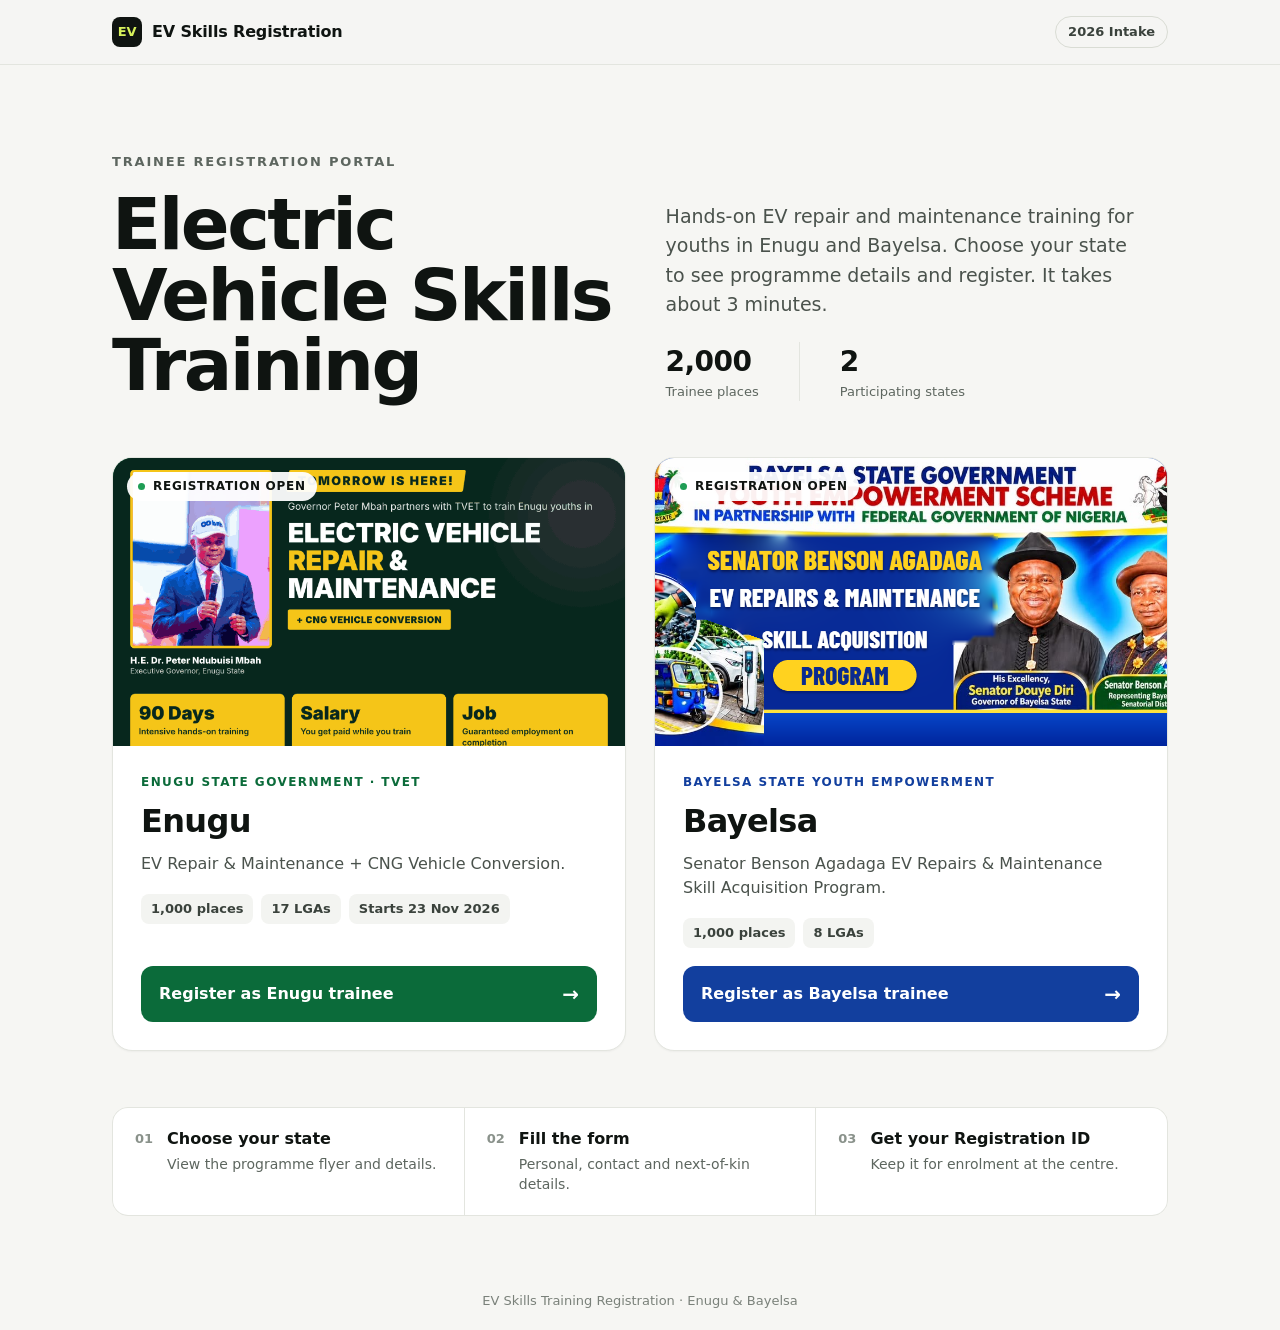
==== site/index.html @ b9fdd041 "new commit" ====
<!doctype html>
<html lang="en">
<head>
<meta charset="utf-8">
<meta name="viewport" content="width=device-width, initial-scale=1">
<title>EV Skills Training — Trainee Registration</title>
<meta name="description" content="Register for the Electric Vehicle Skills Training programme in Enugu or Bayelsa State.">
<link rel="stylesheet" href="assets/styles.css">
</head>
<body class="landing-body">
<header class="topbar">
  <div class="topbar-in">
    <div class="brand"><span class="brand-mark" aria-hidden="true">EV</span>EV Skills Registration</div>
    <div class="pill">2026 Intake</div>
  </div>
</header>
<main>
  <div class="landing">
    <div class="intro">
      <div class="intro-title">
        <p class="kicker">Trainee registration portal</p>
        <h1>Electric Vehicle Skills Training</h1>
      </div>
      <div class="intro-side">
        <p class="lede">Hands-on EV repair and maintenance training for youths in Enugu and Bayelsa. Choose your state to see programme details and register. It takes about 3 minutes.</p>
        <div class="stats">
          <div><div class="stat-n">2,000</div><div class="stat-l">Trainee places</div></div>
          <div class="stat-rule" aria-hidden="true"></div>
          <div><div class="stat-n">2</div><div class="stat-l">Participating states</div></div>
        </div>
      </div>
    </div>

    <nav class="states" aria-label="Choose your state">
      <a class="state-card enugu" href="enugu/">
        <div class="state-media">
          <img src="assets/enugu-flyer.png" alt="" style="object-position:center 28%">
          <span class="open-badge"><span class="dot" aria-hidden="true"></span>Registration open</span>
        </div>
        <div class="state-body">
          <div class="state-text">
            <div class="state-tag">Enugu State Government · TVET</div>
            <div class="state-name">Enugu</div>
            <div class="state-desc">EV Repair &amp; Maintenance + CNG Vehicle Conversion.</div>
          </div>
          <div class="chips"><span>1,000 places</span><span>17 LGAs</span><span>Starts 23 Nov 2026</span></div>
          <div class="state-cta"><span>Register as Enugu trainee</span><span aria-hidden="true">→</span></div>
        </div>
      </a>
      <a class="state-card bayelsa" href="bayelsa/">
        <div class="state-media">
          <img src="assets/bayelsa-banner.png" alt="" style="object-position:center 40%">
          <span class="open-badge"><span class="dot" aria-hidden="true"></span>Registration open</span>
        </div>
        <div class="state-body">
          <div class="state-text">
            <div class="state-tag">Bayelsa State Youth Empowerment</div>
            <div class="state-name">Bayelsa</div>
            <div class="state-desc">Senator Benson Agadaga EV Repairs &amp; Maintenance Skill Acquisition Program.</div>
          </div>
          <div class="chips"><span>1,000 places</span><span>8 LGAs</span></div>
          <div class="state-cta"><span>Register as Bayelsa trainee</span><span aria-hidden="true">→</span></div>
        </div>
      </a>
    </nav>

    <ol class="steps">
      <li><span class="step-n">01</span><div><div class="step-t">Choose your state</div><div class="step-d">View the programme flyer and details.</div></div></li>
      <li><span class="step-n">02</span><div><div class="step-t">Fill the form</div><div class="step-d">Personal, contact and next-of-kin details.</div></div></li>
      <li><span class="step-n">03</span><div><div class="step-t">Get your Registration ID</div><div class="step-d">Keep it for enrolment at the centre.</div></div></li>
    </ol>
  </div>
</main>
<footer>EV Skills Training Registration · Enugu &amp; Bayelsa</footer>
</body>
</html>
---- site/assets/styles.css ----
/* EV Trainee Registration — shared styles. System fonts only (no font CDN). */
:root {
  --bg: #f6f6f3;
  --ink: #0f1411;
  --ink-2: #2b302b;
  --muted: #5d655d;
  --soft: #454c45;
  --line: #d4d8d2;
  --card: #fff;
  --enugu: #0b6b3a;
  --enugu-dark: #07271d;
  --enugu-hover: #095a31;
  --bayelsa: #123f9e;
  --bayelsa-hover: #0e3483;
  --gold: #f5c518;
  --yellow: #ffd21f;
  --err: #b42318;
  --err-bg: #fbe9e6;
  --warn-bg: #fff4d6;
  --warn: #7a4b00;
  --accent: var(--ink);
  --sans: system-ui, -apple-system, "Segoe UI", Roboto, "Helvetica Neue", Arial, sans-serif;
  --mono: ui-monospace, "SFMono-Regular", Menlo, Consolas, "Liberation Mono", monospace;
}
body[data-state="Enugu"] { --accent: var(--enugu); }
body[data-state="Bayelsa"] { --accent: var(--bayelsa); }

* { box-sizing: border-box; }
html { -webkit-text-size-adjust: 100%; }
body {
  margin: 0; min-height: 100vh; display: flex; flex-direction: column;
  background: var(--bg); color: var(--ink); font-family: var(--sans);
  -webkit-font-smoothing: antialiased; line-height: 1.4;
}
main { flex: 1; display: flex; flex-direction: column; }
a { color: var(--enugu); }
[hidden] { display: none !important; }
button { font: inherit; }
.mono { font-family: var(--mono); }
.eyebrow { font-family: var(--mono); font-size: 12px; letter-spacing: .14em; text-transform: uppercase; color: var(--muted); margin: 0; }
:focus-visible { outline: 3px solid var(--gold); outline-offset: 2px; }

/* ---------- landing ---------- */
.wrap { width: 100%; max-width: 760px; margin: 0 auto; }
.topbar { border-bottom: 1px solid #e3e5df; background: rgba(246,246,243,.9); }
.topbar-in { max-width: 1120px; margin: 0 auto; padding: 16px clamp(16px, 4vw, 32px); display: flex; align-items: center; justify-content: space-between; gap: 16px; }
.brand { display: flex; align-items: center; gap: 10px; font-weight: 800; font-size: 16px; letter-spacing: -.01em; }
.brand-mark { width: 30px; height: 30px; border-radius: 8px; background: var(--ink); color: #d7f25c; display: flex; align-items: center; justify-content: center; font-size: 13px; font-weight: 800; }
.pill { padding: 6px 12px; border-radius: 999px; border: 1px solid #d9dcd4; font-size: 13px; font-weight: 600; color: #3a423c; white-space: nowrap; }
.landing { max-width: 1120px; width: 100%; margin: 0 auto; padding: clamp(40px, 7vw, 88px) clamp(16px, 4vw, 32px) clamp(32px, 5vw, 56px); display: flex; flex-direction: column; gap: clamp(32px, 5vw, 56px); }
.intro { display: grid; grid-template-columns: 1fr; gap: clamp(24px, 4vw, 56px); align-items: end; }
@media (min-width: 900px) { .intro { grid-template-columns: 1fr 1fr; } }
.intro-title { display: flex; flex-direction: column; gap: 18px; }
.kicker { margin: 0; font-size: 13px; font-weight: 600; letter-spacing: .14em; text-transform: uppercase; color: #5d665f; }
.landing h1 { margin: 0; font-size: clamp(38px, 6.4vw, 72px); line-height: .98; font-weight: 800; letter-spacing: -.035em; text-wrap: balance; }
.intro-side { display: flex; flex-direction: column; gap: 22px; }
.lede { margin: 0; font-size: clamp(17px, 1.6vw, 19px); line-height: 1.55; color: #4a524c; max-width: 480px; text-wrap: pretty; }
.stats { display: flex; gap: clamp(20px, 4vw, 40px); flex-wrap: wrap; }
.stat-n { font-size: 28px; font-weight: 800; letter-spacing: -.02em; }
.stat-l { font-size: 13px; color: #5d665f; margin-top: 2px; }
.stat-rule { width: 1px; background: #e3e5df; }
.states { display: grid; grid-template-columns: 1fr; gap: clamp(16px, 2.5vw, 28px); }
@media (min-width: 640px) { .states { grid-template-columns: 1fr 1fr; } }
.state-card {
  display: flex; flex-direction: column; background: #fff; border: 1px solid #e3e5df; border-radius: 20px;
  overflow: hidden; color: var(--ink); text-decoration: none; box-shadow: 0 1px 2px rgba(15,20,17,.04);
  transition: transform .2s ease, box-shadow .2s ease, border-color .2s ease;
}
.state-card:hover { transform: translateY(-3px); box-shadow: 0 18px 40px -18px rgba(15,20,17,.28); border-color: #cfd3cb; color: var(--ink); }
.state-media { position: relative; aspect-ratio: 16 / 9; overflow: hidden; }
.enugu .state-media { background: var(--enugu); }
.bayelsa .state-media { background: var(--bayelsa); }
.state-media img { width: 100%; height: 100%; object-fit: cover; display: block; }
.open-badge { position: absolute; left: 14px; top: 14px; display: flex; align-items: center; gap: 8px; padding: 6px 11px; border-radius: 999px; background: rgba(255,255,255,.94); font-size: 12px; font-weight: 700; letter-spacing: .06em; text-transform: uppercase; }
.open-badge .dot { width: 7px; height: 7px; border-radius: 50%; background: #1f9d55; }
.state-body { display: flex; flex-direction: column; gap: 18px; padding: clamp(20px, 3vw, 28px); flex: 1; }
.state-text { display: flex; flex-direction: column; gap: 8px; }
.state-tag { font-size: 12px; font-weight: 600; letter-spacing: .12em; text-transform: uppercase; }
.enugu .state-tag { color: var(--enugu); }
.bayelsa .state-tag { color: var(--bayelsa); }
.state-name { font-size: clamp(26px, 3.4vw, 32px); font-weight: 800; letter-spacing: -.02em; }
.state-desc { font-size: 16px; line-height: 1.5; color: #4a524c; text-wrap: pretty; }
.chips { display: flex; flex-wrap: wrap; gap: 8px; }
.chips span { padding: 6px 10px; border-radius: 8px; background: #f3f4f1; font-size: 13px; font-weight: 600; color: #3a423c; }
.state-cta { margin-top: auto; display: flex; align-items: center; justify-content: space-between; gap: 12px; padding: 14px 18px; border-radius: 12px; color: #fff; font-weight: 700; font-size: 16px; min-height: 52px; }
.state-cta span:last-child { font-size: 20px; }
.enugu .state-cta { background: var(--enugu); }
.bayelsa .state-cta { background: var(--bayelsa); }
.steps { list-style: none; margin: 0; padding: 0; display: grid; grid-template-columns: 1fr; gap: 1px; background: #e3e5df; border: 1px solid #e3e5df; border-radius: 16px; overflow: hidden; }
@media (min-width: 720px) { .steps { grid-template-columns: repeat(3, 1fr); } }
.steps li { background: #fff; padding: 20px 22px; display: flex; gap: 14px; align-items: flex-start; }
.step-n { font-size: 13px; font-weight: 700; color: #8a928b; padding-top: 2px; }
.step-t { font-weight: 700; }
.step-d { font-size: 14px; line-height: 1.45; color: #5d665f; margin-top: 4px; }

/* ---------- state info (hero) ---------- */
.hero { color: #fff; padding: 12px 16px 24px; }
.hero-enugu { background: var(--enugu-dark); }
.hero-bayelsa { background: var(--bayelsa); padding-bottom: 32px; }
.hero .wrap { display: flex; flex-direction: column; gap: 16px; }
.back {
  align-self: flex-start; background: none; border: 0; padding: 10px 0; min-height: 44px;
  display: inline-flex; align-items: center; font-size: 15px; font-weight: 600; cursor: pointer;
  color: inherit; text-decoration: none;
}
.hero .back { color: rgba(255,255,255,.82); }
.hero .back:hover { color: #fff; }
.flyer { position: relative; container-type: inline-size; border-radius: 12px; overflow: hidden; }
.flyer img, .banner-img { width: 100%; height: auto; display: block; }
.banner-img { border-radius: 12px; }
/* "Register here" sits on the flyer, beside the CNG badge (from the design) */
.flyer-cta {
  position: absolute; left: 69%; top: 38.16%; height: 2.8%; padding: 0 2.4cqw;
  display: flex; align-items: center; gap: 1cqw; background: transparent; cursor: pointer;
  border: max(1.5px, .25cqw) solid var(--gold); border-radius: .4cqw; color: var(--gold);
  font-family: var(--sans); font-weight: 800; font-size: 1.85cqw; letter-spacing: .04em;
  text-transform: uppercase; white-space: nowrap; transition: background .15s, color .15s;
}
.flyer-cta:hover { background: var(--gold); color: var(--enugu-dark); }
/* On phones the on-flyer button is too small to tap — show a full-width one instead */
.cta-wide {
  display: flex; align-items: center; justify-content: center; gap: 10px; width: 100%;
  min-height: 52px; padding: 14px 24px; border-radius: 10px; cursor: pointer;
  font-weight: 800; font-size: 17px; letter-spacing: .04em; text-transform: uppercase;
  transition: background .15s, color .15s;
}
.hero-enugu .cta-wide { background: var(--gold); border: 2px solid var(--gold); color: var(--enugu-dark); }
.hero-enugu .cta-wide:hover { background: transparent; color: var(--gold); }
@media (max-width: 639px) { .flyer-cta { display: none; } }
@media (min-width: 640px) { .hero-enugu .cta-wide { display: none; } }
.hero h1 { margin: 0; font-size: clamp(26px, 5vw, 38px); line-height: 1.08; font-weight: 800; letter-spacing: -.015em; text-wrap: balance; }
.hero p { margin: 0; font-size: 17px; line-height: 1.5; color: #e4eaf8; }
.hero-bayelsa .cta-row { display: flex; justify-content: flex-end; }
.hero-bayelsa .cta-wide { width: auto; background: var(--yellow); border: 2px solid var(--yellow); color: #0a2a8f; }
.hero-bayelsa .cta-wide:hover { background: transparent; color: var(--yellow); }
@media (max-width: 639px) { .hero-bayelsa .cta-wide { width: 100%; } }

/* ---------- form ---------- */
.form-page { padding: clamp(16px, 4vw, 40px) 16px 48px; }
#reg-form { max-width: 760px; margin: 0 auto; display: flex; flex-direction: column; gap: 28px; }
.form-head { display: flex; flex-direction: column; gap: 6px; }
.form-head .back { color: var(--accent); }
.form-head .back:hover { text-decoration: underline; }
.form-head h2 { margin: 0; font-size: clamp(24px, 5vw, 32px); font-weight: 800; letter-spacing: -.01em; }
.legend-note { margin: 0; font-size: 15px; color: var(--muted); }
.req { color: var(--err); }
#fields { display: flex; flex-direction: column; gap: 28px; }
.card { border: 0; margin: 0; padding: clamp(16px, 4vw, 28px); background: var(--card); border-radius: 16px; min-width: 0; }
.card legend { float: left; width: 100%; padding: 0 0 18px; font-family: var(--mono); font-size: 12px; letter-spacing: .12em; text-transform: uppercase; color: var(--muted); }
.grid { clear: both; display: grid; grid-template-columns: 1fr; gap: 18px; }
@media (min-width: 640px) {
  .grid { grid-template-columns: 1fr 1fr; }
  .field { grid-column: 1 / -1; }
  .field.half { grid-column: auto; }
}
.field { display: flex; flex-direction: column; gap: 6px; min-width: 0; }
.field > label { font-size: 14px; font-weight: 600; color: var(--ink-2); }
.field input:not([type="checkbox"]), .field select {
  width: 100%; min-height: 48px; padding: 12px 14px; font: inherit; font-size: 16px; font-weight: 400;
  border: 1.5px solid var(--line); border-radius: 10px; background: #fff; color: var(--ink);
  outline: none; -webkit-appearance: none; appearance: none;
}
.field select {
  background-image: linear-gradient(45deg, transparent 50%, var(--muted) 50%), linear-gradient(135deg, var(--muted) 50%, transparent 50%);
  background-position: calc(100% - 20px) 50%, calc(100% - 14px) 50%; background-size: 6px 6px; background-repeat: no-repeat; padding-right: 36px;
}
.field input.mono { font-family: var(--mono); font-weight: 500; letter-spacing: .08em; }
.field input:focus, .field select:focus { border-color: var(--ink); }
.field.has-err input, .field.has-err select { border-color: var(--err); background-color: #fffafa; }
.field-err { margin: 0; font-size: 14px; font-weight: 600; color: var(--err); }
.field-err:empty { display: none; }
.field-check { gap: 8px; }
.check { display: flex; gap: 12px; align-items: flex-start; font-size: 15px; line-height: 1.45; color: var(--ink-2); cursor: pointer; }
.check input { width: 24px; height: 24px; margin: 0; flex: none; accent-color: var(--accent); }
.hp { position: absolute !important; left: -10000px; width: 1px; height: 1px; overflow: hidden; }
.privacy { margin: 0; font-size: 13px; line-height: 1.5; color: var(--muted); }

.banner { padding: 14px 16px; border-radius: 10px; font-size: 15px; display: flex; flex-direction: column; gap: 6px; align-items: flex-start; }
.banner:focus { outline: none; }
.banner p { margin: 0; font-weight: 500; }
.banner-error { background: var(--err-bg); color: #8a1f12; }
.banner-warn { background: var(--warn-bg); color: var(--warn); }
.btn-retry { margin-top: 6px; min-height: 44px; padding: 10px 18px; border-radius: 8px; border: 1.5px solid currentColor; background: #fff; color: inherit; font-weight: 700; cursor: pointer; }

.submit {
  min-height: 56px; padding: 18px 24px; border: 0; border-radius: 12px; cursor: pointer;
  background: var(--accent); color: #fff; font-size: 18px; font-weight: 700;
}
.submit:hover { filter: brightness(.92); }
.submit:disabled { cursor: progress; opacity: .7; filter: none; }

/* ---------- confirmation ---------- */
.done { flex: 1; display: flex; align-items: center; justify-content: center; padding: 48px 16px; }
.done-card { width: 100%; max-width: 520px; background: var(--card); border-radius: 18px; padding: 32px; display: flex; flex-direction: column; gap: 20px; }
.tick { width: 48px; height: 48px; border-radius: 50%; background: var(--accent); color: #fff; display: flex; align-items: center; justify-content: center; font-size: 24px; font-weight: 800; }
.done-card h2 { margin: 0 0 8px; font-size: 28px; font-weight: 800; letter-spacing: -.01em; }
.done-card h2:focus { outline: none; }
.done-card p { margin: 0; font-size: 16px; line-height: 1.5; color: var(--soft); }
.id-box { padding: 16px; border-radius: 12px; background: var(--bg); display: flex; flex-direction: column; gap: 4px; }
.id-box .value { font-family: var(--mono); font-size: 26px; font-weight: 600; letter-spacing: .04em; word-break: break-all; }
.btn-ghost { display: block; text-align: center; padding: 14px; min-height: 48px; border-radius: 10px; border: 1.5px solid var(--line); font-weight: 600; color: var(--ink); text-decoration: none; }

footer { padding: 20px 16px; text-align: center; font-size: 13px; color: #7a817a; }
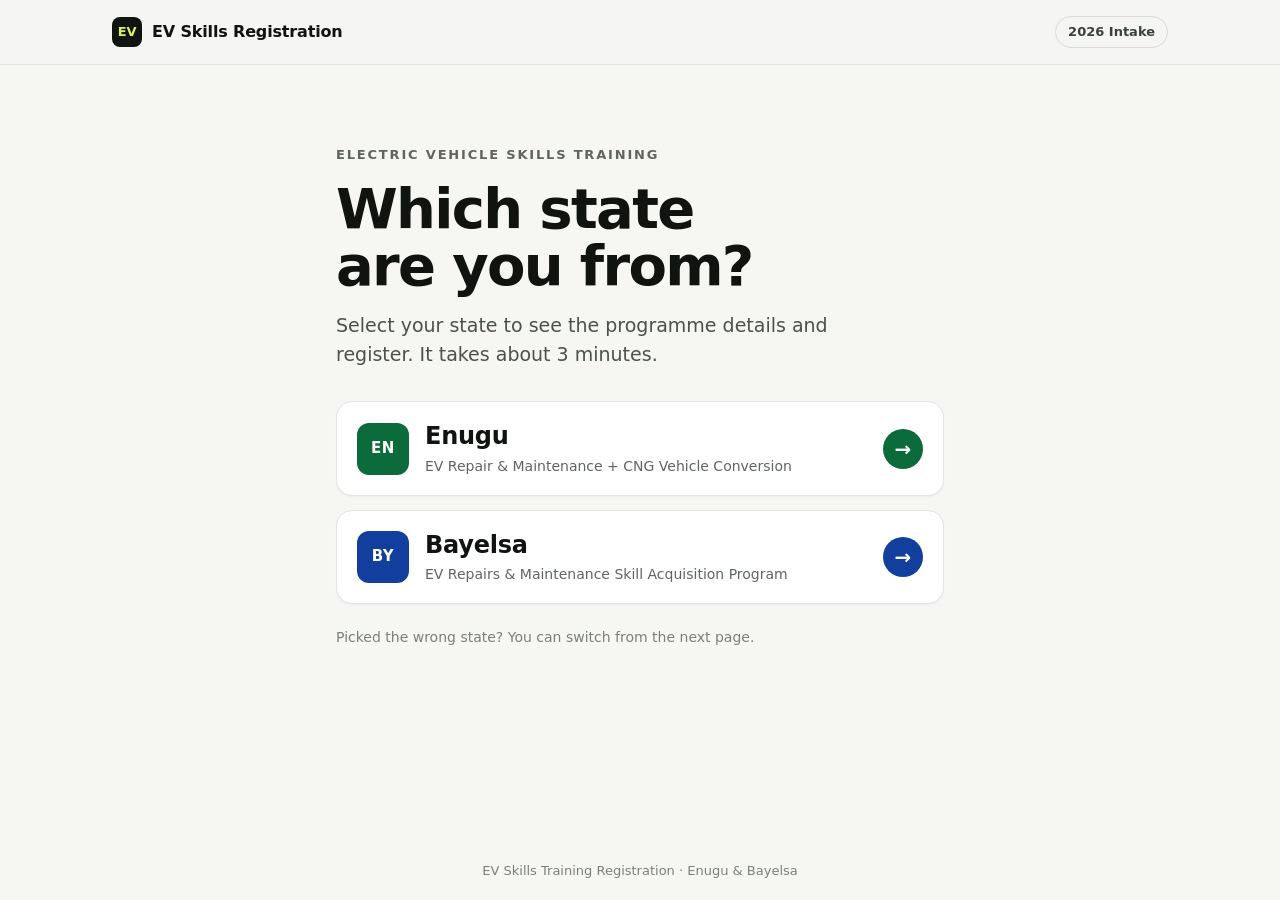
==== commit 0ee217a8: "Add new landing page" ====
--- a/site/index.html
+++ b/site/index.html
@@ -15,60 +15,31 @@
   </div>
 </header>
 <main>
-  <div class="landing">
-    <div class="intro">
-      <div class="intro-title">
-        <p class="kicker">Trainee registration portal</p>
-        <h1>Electric Vehicle Skills Training</h1>
-      </div>
-      <div class="intro-side">
-        <p class="lede">Hands-on EV repair and maintenance training for youths in Enugu and Bayelsa. Choose your state to see programme details and register. It takes about 3 minutes.</p>
-        <div class="stats">
-          <div><div class="stat-n">2,000</div><div class="stat-l">Trainee places</div></div>
-          <div class="stat-rule" aria-hidden="true"></div>
-          <div><div class="stat-n">2</div><div class="stat-l">Participating states</div></div>
-        </div>
-      </div>
-    </div>
+  <div class="ask">
+    <p class="kicker">Electric Vehicle Skills Training</p>
+    <h1 id="ask-title">Which state are you from?</h1>
+    <p class="lede">Select your state to see the programme details and register. It takes about 3 minutes.</p>
 
-    <nav class="states" aria-label="Choose your state">
-      <a class="state-card enugu" href="enugu/">
-        <div class="state-media">
-          <img src="assets/enugu-flyer.png" alt="" style="object-position:center 28%">
-          <span class="open-badge"><span class="dot" aria-hidden="true"></span>Registration open</span>
-        </div>
-        <div class="state-body">
-          <div class="state-text">
-            <div class="state-tag">Enugu State Government · TVET</div>
-            <div class="state-name">Enugu</div>
-            <div class="state-desc">EV Repair &amp; Maintenance + CNG Vehicle Conversion.</div>
-          </div>
-          <div class="chips"><span>1,000 places</span><span>17 LGAs</span><span>Starts 23 Nov 2026</span></div>
-          <div class="state-cta"><span>Register as Enugu trainee</span><span aria-hidden="true">→</span></div>
-        </div>
+    <nav class="choices" aria-labelledby="ask-title">
+      <a class="choice enugu" href="enugu/">
+        <span class="choice-mark" aria-hidden="true">EN</span>
+        <span class="choice-text">
+          <span class="choice-name">Enugu</span>
+          <span class="choice-sub">EV Repair &amp; Maintenance + CNG Vehicle Conversion</span>
+        </span>
+        <span class="choice-arrow" aria-hidden="true">→</span>
       </a>
-      <a class="state-card bayelsa" href="bayelsa/">
-        <div class="state-media">
-          <img src="assets/bayelsa-banner.png" alt="" style="object-position:center 40%">
-          <span class="open-badge"><span class="dot" aria-hidden="true"></span>Registration open</span>
-        </div>
-        <div class="state-body">
-          <div class="state-text">
-            <div class="state-tag">Bayelsa State Youth Empowerment</div>
-            <div class="state-name">Bayelsa</div>
-            <div class="state-desc">Senator Benson Agadaga EV Repairs &amp; Maintenance Skill Acquisition Program.</div>
-          </div>
-          <div class="chips"><span>1,000 places</span><span>8 LGAs</span></div>
-          <div class="state-cta"><span>Register as Bayelsa trainee</span><span aria-hidden="true">→</span></div>
-        </div>
+      <a class="choice bayelsa" href="bayelsa/">
+        <span class="choice-mark" aria-hidden="true">BY</span>
+        <span class="choice-text">
+          <span class="choice-name">Bayelsa</span>
+          <span class="choice-sub">EV Repairs &amp; Maintenance Skill Acquisition Program</span>
+        </span>
+        <span class="choice-arrow" aria-hidden="true">→</span>
       </a>
     </nav>
 
-    <ol class="steps">
-      <li><span class="step-n">01</span><div><div class="step-t">Choose your state</div><div class="step-d">View the programme flyer and details.</div></div></li>
-      <li><span class="step-n">02</span><div><div class="step-t">Fill the form</div><div class="step-d">Personal, contact and next-of-kin details.</div></div></li>
-      <li><span class="step-n">03</span><div><div class="step-t">Get your Registration ID</div><div class="step-d">Keep it for enrolment at the centre.</div></div></li>
-    </ol>
+    <p class="ask-note">Picked the wrong state? You can switch from the next page.</p>
   </div>
 </main>
 <footer>EV Skills Training Registration · Enugu &amp; Bayelsa</footer>
--- a/site/assets/styles.css
+++ b/site/assets/styles.css
@@ -47,51 +47,30 @@
 .brand { display: flex; align-items: center; gap: 10px; font-weight: 800; font-size: 16px; letter-spacing: -.01em; }
 .brand-mark { width: 30px; height: 30px; border-radius: 8px; background: var(--ink); color: #d7f25c; display: flex; align-items: center; justify-content: center; font-size: 13px; font-weight: 800; }
 .pill { padding: 6px 12px; border-radius: 999px; border: 1px solid #d9dcd4; font-size: 13px; font-weight: 600; color: #3a423c; white-space: nowrap; }
-.landing { max-width: 1120px; width: 100%; margin: 0 auto; padding: clamp(40px, 7vw, 88px) clamp(16px, 4vw, 32px) clamp(32px, 5vw, 56px); display: flex; flex-direction: column; gap: clamp(32px, 5vw, 56px); }
-.intro { display: grid; grid-template-columns: 1fr; gap: clamp(24px, 4vw, 56px); align-items: end; }
-@media (min-width: 900px) { .intro { grid-template-columns: 1fr 1fr; } }
-.intro-title { display: flex; flex-direction: column; gap: 18px; }
 .kicker { margin: 0; font-size: 13px; font-weight: 600; letter-spacing: .14em; text-transform: uppercase; color: #5d665f; }
-.landing h1 { margin: 0; font-size: clamp(38px, 6.4vw, 72px); line-height: .98; font-weight: 800; letter-spacing: -.035em; text-wrap: balance; }
-.intro-side { display: flex; flex-direction: column; gap: 22px; }
-.lede { margin: 0; font-size: clamp(17px, 1.6vw, 19px); line-height: 1.55; color: #4a524c; max-width: 480px; text-wrap: pretty; }
-.stats { display: flex; gap: clamp(20px, 4vw, 40px); flex-wrap: wrap; }
-.stat-n { font-size: 28px; font-weight: 800; letter-spacing: -.02em; }
-.stat-l { font-size: 13px; color: #5d665f; margin-top: 2px; }
-.stat-rule { width: 1px; background: #e3e5df; }
-.states { display: grid; grid-template-columns: 1fr; gap: clamp(16px, 2.5vw, 28px); }
-@media (min-width: 640px) { .states { grid-template-columns: 1fr 1fr; } }
-.state-card {
-  display: flex; flex-direction: column; background: #fff; border: 1px solid #e3e5df; border-radius: 20px;
-  overflow: hidden; color: var(--ink); text-decoration: none; box-shadow: 0 1px 2px rgba(15,20,17,.04);
-  transition: transform .2s ease, box-shadow .2s ease, border-color .2s ease;
+.lede { margin: 0; font-size: clamp(17px, 1.6vw, 19px); line-height: 1.55; color: #4a524c; max-width: 520px; text-wrap: pretty; }
+.ask { width: 100%; max-width: 640px; margin: 0 auto; padding: clamp(40px, 9vh, 96px) 16px 40px; display: flex; flex-direction: column; gap: 16px; }
+.ask h1 { margin: 0; font-size: clamp(34px, 6vw, 56px); line-height: 1.02; font-weight: 800; letter-spacing: -.03em; text-wrap: balance; }
+.choices { display: flex; flex-direction: column; gap: 14px; margin-top: 16px; }
+.choice {
+  display: flex; align-items: center; gap: 16px; min-height: 88px; padding: 18px 20px;
+  background: #fff; border: 1.5px solid #e3e5df; border-radius: 16px; color: var(--ink); text-decoration: none;
+  box-shadow: 0 1px 2px rgba(15,20,17,.04); transition: border-color .15s, box-shadow .15s, transform .15s;
 }
-.state-card:hover { transform: translateY(-3px); box-shadow: 0 18px 40px -18px rgba(15,20,17,.28); border-color: #cfd3cb; color: var(--ink); }
-.state-media { position: relative; aspect-ratio: 16 / 9; overflow: hidden; }
-.enugu .state-media { background: var(--enugu); }
-.bayelsa .state-media { background: var(--bayelsa); }
-.state-media img { width: 100%; height: 100%; object-fit: cover; display: block; }
-.open-badge { position: absolute; left: 14px; top: 14px; display: flex; align-items: center; gap: 8px; padding: 6px 11px; border-radius: 999px; background: rgba(255,255,255,.94); font-size: 12px; font-weight: 700; letter-spacing: .06em; text-transform: uppercase; }
-.open-badge .dot { width: 7px; height: 7px; border-radius: 50%; background: #1f9d55; }
-.state-body { display: flex; flex-direction: column; gap: 18px; padding: clamp(20px, 3vw, 28px); flex: 1; }
-.state-text { display: flex; flex-direction: column; gap: 8px; }
-.state-tag { font-size: 12px; font-weight: 600; letter-spacing: .12em; text-transform: uppercase; }
-.enugu .state-tag { color: var(--enugu); }
-.bayelsa .state-tag { color: var(--bayelsa); }
-.state-name { font-size: clamp(26px, 3.4vw, 32px); font-weight: 800; letter-spacing: -.02em; }
-.state-desc { font-size: 16px; line-height: 1.5; color: #4a524c; text-wrap: pretty; }
-.chips { display: flex; flex-wrap: wrap; gap: 8px; }
-.chips span { padding: 6px 10px; border-radius: 8px; background: #f3f4f1; font-size: 13px; font-weight: 600; color: #3a423c; }
-.state-cta { margin-top: auto; display: flex; align-items: center; justify-content: space-between; gap: 12px; padding: 14px 18px; border-radius: 12px; color: #fff; font-weight: 700; font-size: 16px; min-height: 52px; }
-.state-cta span:last-child { font-size: 20px; }
-.enugu .state-cta { background: var(--enugu); }
-.bayelsa .state-cta { background: var(--bayelsa); }
-.steps { list-style: none; margin: 0; padding: 0; display: grid; grid-template-columns: 1fr; gap: 1px; background: #e3e5df; border: 1px solid #e3e5df; border-radius: 16px; overflow: hidden; }
-@media (min-width: 720px) { .steps { grid-template-columns: repeat(3, 1fr); } }
-.steps li { background: #fff; padding: 20px 22px; display: flex; gap: 14px; align-items: flex-start; }
-.step-n { font-size: 13px; font-weight: 700; color: #8a928b; padding-top: 2px; }
-.step-t { font-weight: 700; }
-.step-d { font-size: 14px; line-height: 1.45; color: #5d665f; margin-top: 4px; }
+.choice:hover, .choice:focus-visible { color: var(--ink); transform: translateY(-2px); box-shadow: 0 14px 30px -16px rgba(15,20,17,.3); }
+.choice.enugu:hover, .choice.enugu:focus-visible { border-color: var(--enugu); }
+.choice.bayelsa:hover, .choice.bayelsa:focus-visible { border-color: var(--bayelsa); }
+.choice:active { transform: none; }
+.choice-mark { flex: none; width: 52px; height: 52px; border-radius: 12px; display: flex; align-items: center; justify-content: center; color: #fff; font-weight: 800; font-size: 15px; letter-spacing: .04em; }
+.enugu .choice-mark { background: var(--enugu); }
+.bayelsa .choice-mark { background: var(--bayelsa); }
+.choice-text { flex: 1; min-width: 0; display: flex; flex-direction: column; gap: 3px; }
+.choice-name { font-size: 24px; font-weight: 800; letter-spacing: -.01em; }
+.choice-sub { font-size: 14px; line-height: 1.4; color: #5d665f; }
+.choice-arrow { flex: none; width: 40px; height: 40px; border-radius: 50%; display: flex; align-items: center; justify-content: center; font-size: 20px; font-weight: 700; color: #fff; }
+.enugu .choice-arrow { background: var(--enugu); }
+.bayelsa .choice-arrow { background: var(--bayelsa); }
+.ask-note { margin: 8px 0 0; font-size: 14px; color: #7a817a; }
 
 /* ---------- state info (hero) ---------- */
 .hero { color: #fff; padding: 12px 16px 24px; }
